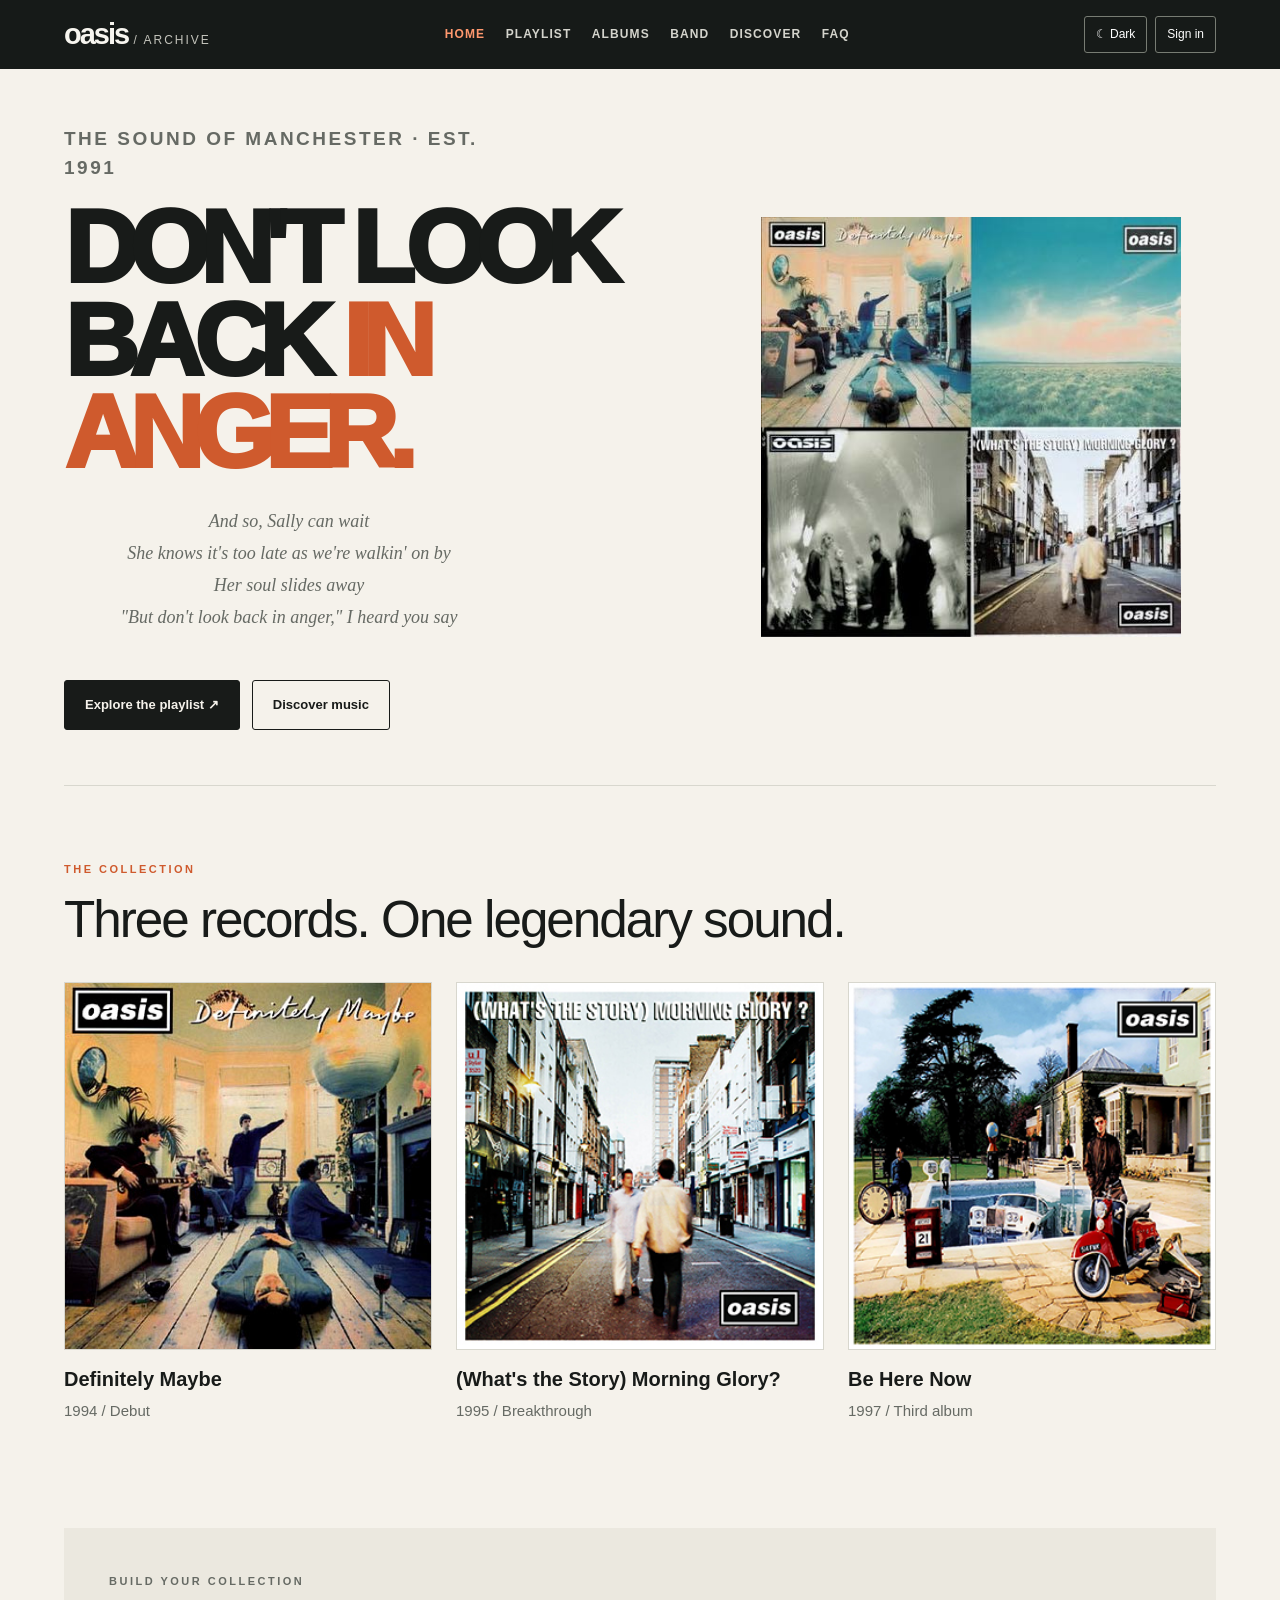
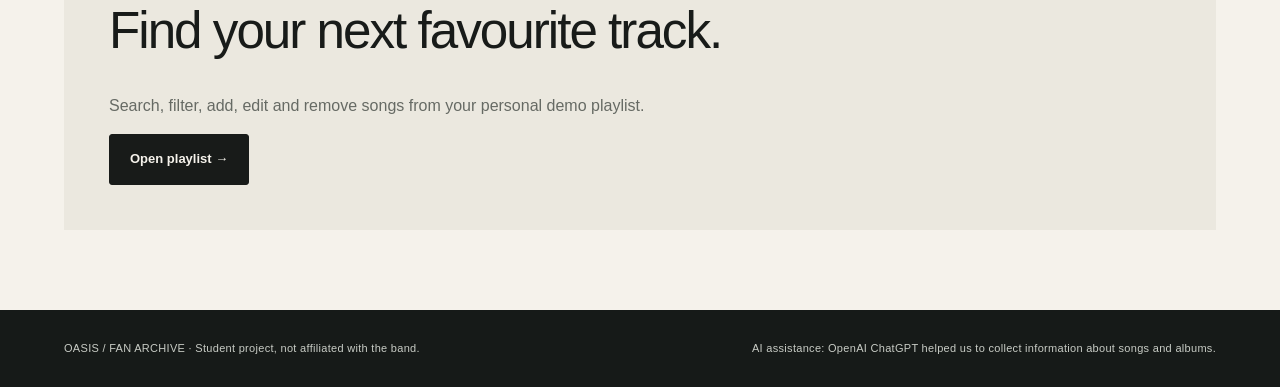
==== index.html @ 0cdd808b "Add files via upload uploading important files" ====
<!doctype html>
<html lang="en">
  <head>
    <meta charset="UTF-8">
    <meta name="viewport" content="width=device-width,initial-scale=1">
    <meta name="description" content="Oasis music fan archive and interactive playlist">
    <title>Home | Oasis Archive</title>
    <link rel="stylesheet" href="vendor/bootstrap-5.3.3.min.css">
    <link rel="stylesheet" href="style.css">
  </head>
  <body data-page="index">
    <header class="site-header">
      <a class="brand" href="index.html">oasis<p> / archive</p></a>
      <nav aria-label="Main navigation">
        <a href="index.html" class="nav-link">Home</a>
        <a href="songs.html" class="nav-link">Playlist</a>
        <a href="albums.html" class="nav-link">Albums</a>
        <a href="artists.html" class="nav-link">Band</a>
        <a href="discover.html" class="nav-link">Discover</a>
        <a href="faq.html" class="nav-link">FAQ</a>
      </nav>
      <div class="header-actions">
        <button type="button" class="utility" id="theme-toggle">☾ Theme</button>
        <button type="button" class="utility" id="auth-toggle">Sign in</button>
      </div>
    </header>
    <main class="site-main">
      <section class="home-hero">
        <div class="hero-copy">
          <p class="eyebrow">THE SOUND OF MANCHESTER · EST. 1991</p>
          <h1>DON'T LOOK BACK <em>IN ANGER.</em></h1>
          <div class="hero-lyrics">
            <p>And so, Sally can wait</p>
            <p>She knows it's too late as we're walkin' on by</p>
            <p>Her soul slides away</p>
            <p>"But don't look back in anger," I heard you say</p>
          </div>
          <div class="hero-buttons">
            <a class="primary-button" href="songs.html">Explore the playlist ↗</a>
            <a class="outline-button" href="discover.html">Discover music</a>
          </div>
        </div>
        <img src="images/allAlbums.jpg" alt="Oasis album artwork collage">
      </section>
      <section class="intro-section">
        <p class="eyebrow">THE COLLECTION</p>
        <h2>Three records. One legendary sound.</h2>
        <div class="album-grid">
          <a class="album-card" href="albums.html">
            <img src="images/definitely-maybe.jpg" alt="Definitely Maybe">
            <strong>Definitely Maybe</strong>
            <p>1994 / Debut</p>
          </a>
          <a class="album-card" href="albums.html">
            <img src="images/morning-glory.jpg" alt="Morning Glory">
            <strong>(What's the Story) Morning Glory?</strong>
            <p>1995 / Breakthrough</p>
          </a>
          <a class="album-card" href="albums.html">
            <img src="images/be-here-now.jpg" alt="Be Here Now">
            <strong>Be Here Now</strong>
            <p>1997 / Third album</p>
          </a>
        </div>
      </section>
      <section class="feature-banner">
        <p class="eyebrow">BUILD YOUR COLLECTION</p>
        <h2>Find your next favourite track.</h2>
        <p>Search, filter, add, edit and remove songs from your personal demo playlist.</p>
        <a class="primary-button" href="songs.html">Open playlist →</a>
      </section>
    </main>
    <footer class="site-footer">
      <p>OASIS / FAN ARCHIVE · Student project, not affiliated with the band.</p>
      <p>AI assistance: OpenAI ChatGPT helped us to collect information about songs and albums.</p>
    </footer>
    <dialog id="auth-dialog" class="auth-dialog">
      <form id="auth-form" novalidate>
        <button type="button" class="close-dialog" id="auth-close" aria-label="Close">×</button>
        <h2>Fan sign in</h2>
        <p>Local demo sign-in. No password is collected or sent to a server.</p>
        <label for="auth-name">Your name</label>
        <input id="auth-name" type="text" minlength="2" maxlength="40" required placeholder="Your name">
        <label for="auth-email">Email</label>
        <input id="auth-email" type="email" required placeholder="you@example.com">
        <p id="auth-error" role="alert"></p>
        <button class="primary-button" type="submit">Sign in</button>
      </form>
    </dialog>
    <script src="vendor/jquery-3.7.1.min.js"></script>
    <script src="js/shared.js"></script>
  </body>
</html>
---- style.css ----
* {
  margin:0;
  padding:0;
  box-sizing:border-box
}
body {
  font-family:Arial,sans-serif;
  background:#f2f2f2;
  color:#222;
  line-height:1.6
}
.header {
  background:#2f2f2f;
  color:white;
  padding:20px;
  text-align:center
}
.header h1 {
  margin-bottom:10px
}
nav {
  display:flex;
  justify-content:center;
  gap:15px;
  flex-wrap:wrap
}
nav a {
  color:white;
  text-decoration:none
}
.main {
  width:90%;
  margin:20px auto
}
.hero {
  display:flex;
  justify-content:space-between;
  align-items:center;
  background:#ffffff;
  border:1px solid #ccc;
  padding:20px;
  margin-bottom:20px
}
.hero-text,.hero-box {
  width:48%
}
.small {
  color:#cc6600;
  font-weight:bold
}
.hero h2 {
  font-size:36px;
  margin:10px 0
}
.hero-box {
  background:#f0f0f0;
  border:1px solid #ccc;
  padding:20px
}
.section {
  background:white;
  border:1px solid #ccc;
  padding:20px;
  margin-bottom:20px
}
.section h3 {
  margin-bottom:15px
}
table {
  width:100%;
  border-collapse:collapse
}
th,td {
  border:1px solid #ccc;
  padding:10px;
  text-align:left
}
.albums,.artists {
  display:flex;
  gap:15px;
  flex-wrap:wrap
}
.album-box,.artist-box {
  flex:1;
  min-width:180px;
  background:#fafafa;
  border:1px solid #ccc;
  padding:10px
}
.footer {
  background:#2f2f2f;
  color:white;
  text-align:center;
  padding:15px
}
@media (max-width:768px) {
  .hero {
    flex-direction:column
  }
  .hero-text,.hero-box {
    width:100%
  }
}
@media (max-width:480px) {
  nav {
    flex-direction:column
  }
  .header h1 {
    font-size:28px
  }
  .hero h2 {
    font-size:28px
  }
  .main {
    width:95%
  }
}
.btn-oasis {
  background:#a64f00;
  color:white;
  border-color:#a64f00
}
.btn-oasis:hover,.btn-oasis:focus {
  background:#803d00;
  color:white
}
.small-note {
  color:#555;
  font-size:0.9rem
}
.artist-box {
  overflow-wrap:anywhere
}
.table th,.table td {
  min-width:65px
}
.song-actions {
  display:flex;
  flex-wrap:wrap;
  gap:6px
}
.gallery-item {
  display:block;
  width:100%;
  padding:0;
  border:0;
  background:transparent;
  margin-bottom:12px
}
.gallery-item img {
  width:100%;
  aspect-ratio:1;
  object-fit:contain;
  background:#eee
}
.strength-indicator {
  padding:6px 10px;
  background:#eee;
  border-left:5px solid #777;
  font-size:0.9rem
}
.strength-weak {
  background:#f8d7da;
  border-color:#b02a37;
  color:#842029
}
.strength-medium {
  background:#fff3cd;
  border-color:#997404;
  color:#664d03
}
.strength-strong {
  background:#d1e7dd;
  border-color:#146c43;
  color:#0f5132
}
#lightbox {
  display:none;
  position:fixed;
  inset:0;
  z-index:1050;
  background:rgba(0,0,0,0.85);
  padding:20px;
  overflow-y:auto
}
.lightbox-panel {
  width:min(100%,800px);
  margin:0 auto;
  text-align:center;
  color:white
}
#lightbox-close {
  display:block;
  margin:0 0 12px auto
}
#lightbox-image {
  display:block;
  max-width:100%;
  max-height:65vh;
  object-fit:contain;
  margin:0 auto 12px
}
body.gallery-open {
  overflow:hidden
}
#delete-dialog {
  margin:auto;
  width:min(90%,440px);
  padding:24px;
  border:1px solid #ccc
}
#delete-dialog::backdrop {
  background:rgba(0,0,0,0.6)
}
:focus-visible {
  outline:3px solid #1d70b8;
  outline-offset:3px
}
@media (max-width:480px) {
  .section {
    padding:15px
  }
  .artist-box {
    min-width:0;
    flex-basis:100%
  }
  #lightbox {
    padding:12px
  }
}
:root {
  --bg:#f5f2eb;
  --surface:#fffdf7;
  --ink:#181b19;
  --muted:#666a64;
  --line:#d8d7ce;
  --accent:#cf5a2d;
  --nav:#161a18;
  --panel:#ebe8df;
  color-scheme:light
}
html[data-theme="dark"] {
  --bg:#131615;
  --surface:#1e2320;
  --ink:#f2f0e9;
  --muted:#b6b7af;
  --line:#3b433c;
  --accent:#ff8856;
  --nav:#0d100e;
  --panel:#252b27;
  color-scheme:dark
}
* {
  box-sizing:border-box
}
html {
  scroll-behavior:smooth
}
body {
  margin:0;
  background:var(--bg);
  color:var(--ink);
  font-family:Arial,Helvetica,sans-serif;
  line-height:1.55
}
a {
  color:inherit
}
button,input,select {
  font:inherit
}
button {
  cursor:pointer
}
.site-header {
  position:sticky;
  top:0;
  z-index:30;
  display:flex;
  align-items:center;
  justify-content:space-between;
  gap:16px;
  padding:16px clamp(20px,5vw,90px);
  background:var(--nav);
  color:#f7f5ef;
  flex-wrap:wrap
}
.brand {
  text-decoration:none;
  font-weight:900;
  font-size:29px;
  letter-spacing:-2px;
  line-height:1
}
.brand p,.brand span {
  display:inline;
  margin:0;
  font-weight:400;
  font-size:12px;
  letter-spacing:2px;
  text-transform:uppercase;
  color:#c4c4bc
}
.site-header nav {
  display:flex;
  gap:clamp(8px,1.6vw,24px);
  flex-wrap:wrap
}
.site-header nav a {
  font-size:12px;
  font-weight:800;
  text-transform:uppercase;
  letter-spacing:1.1px;
  text-decoration:none;
  color:#d4d4cc
}
.site-header nav a:hover,.site-header nav a.active {
  color:#ff986e
}
.header-actions {
  display:flex;
  gap:8px
}
.utility {
  border:1px solid #777c73;
  background:transparent;
  color:#fff;
  border-radius:3px;
  padding:8px 11px;
  font-size:12px
}
.utility:hover {
  background:#383e39
}
.site-main {
  max-width:1400px;
  margin:auto;
  min-height:75vh;
  padding:0 clamp(20px,5vw,80px) 80px
}
.home-hero {
  display:grid;
  grid-template-columns:1.15fr .85fr;
  min-height:530px;
  align-items:stretch;
  border-bottom:1px solid var(--line)
}
.hero-copy {
  display:flex;
  flex-direction:column;
  justify-content:center;
  padding:55px 5vw 55px 0
}
.eyebrow {
  margin:0;
  font-size:11px;
  letter-spacing:2.5px;
  font-weight:900;
  color:var(--accent);
  text-transform:uppercase
}
.home-hero h1,.page-heading h1 {
  font-size:clamp(56px,9vw,130px);
  letter-spacing:-.09em;
  line-height:.9;
  margin:20px 0 25px;
  font-weight:950
}
.home-hero h1 {
  font-size:clamp(48px,8vw,110px)
}
.home-hero h1 em {
  font-style:normal;
  color:var(--accent)
}
.home-hero p {
  max-width:450px;
  font-size:19px;
  color:var(--muted)
}
.hero-lyrics {
  display:grid;
  gap:6px;
  max-width:450px;
  margin:0 0 20px;
  padding:4px 0;
  color:var(--muted);
  font-family:Georgia,"Times New Roman",serif;
  font-size:clamp(15px,1.5vw,18px);
  font-style:italic;
  text-align:center;
  line-height:1.45
}
.home-hero .hero-lyrics p {
  max-width:none;
  margin:0;
  font-size:inherit;
  color:inherit
}
.home-hero img {
  width:100%;
  max-width:420px;
  height:auto;
  aspect-ratio:1;
  min-height:0;
  object-fit:contain;
  justify-self:center;
  align-self:center;
  filter:saturate(.85)
}
.hero-buttons {
  display:flex;
  flex-wrap:wrap;
  gap:12px;
  margin-top:26px
}
.primary-button,.outline-button {
  display:inline-block;
  border:1px solid var(--ink);
  border-radius:3px;
  text-decoration:none;
  font-weight:800;
  font-size:13px;
  padding:14px 20px;
  background:var(--ink);
  color:var(--bg)
}
.outline-button {
  background:transparent;
  color:var(--ink)
}
.primary-button:hover {
  background:var(--accent);
  border-color:var(--accent);
  color:white
}
.intro-section {
  padding:75px 0
}
.intro-section h2,.feature-banner h2 {
  font-size:clamp(30px,4vw,52px);
  letter-spacing:-2px;
  margin:10px 0 32px
}
.album-grid {
  display:grid;
  grid-template-columns:repeat(3,minmax(0,1fr));
  gap:24px
}
.album-card {
  display:flex;
  flex-direction:column;
  text-decoration:none;
  gap:8px;
  min-width:0
}
.album-card img {
  width:100%;
  aspect-ratio:1;
  object-fit:cover;
  border:1px solid var(--line);
  transition:transform .2s
}
.album-card:hover img {
  transform:translateY(-4px)
}
.album-card strong {
  font-size:20px;
  line-height:1.2;
  margin-top:9px
}
.album-card span,.album-card p {
  color:var(--muted);
  font-size:13px
}
.album-card p {
  font-size:15px
}
.feature-banner {
  background:var(--panel);
  padding:45px;
  margin-top:15px
}
.feature-banner p {
  color:var(--muted)
}
.page-heading {
  padding:75px 0 48px;
  border-bottom:1px solid var(--line);
  margin-bottom:32px
}
.page-heading h1 {
  margin:18px 0 20px
}
.page-heading p {
  font-size:18px;
  color:var(--muted)
}
.page-heading .eyebrow {
  font-size:11px;
  color:var(--accent)
}
.large {
  padding-top:15px
}
.album-open {
  padding:0;
  border:0;
  background:none
}
.album-dialog,.auth-dialog {
  border:1px solid var(--line);
  border-radius:8px;
  background:var(--surface);
  color:var(--ink);
  padding:25px;
  max-width:min(92vw,640px)
}
dialog::backdrop {
  background:rgba(0,0,0,.78)
}
.album-dialog img {
  max-height:70vh;
  max-width:100%;
  display:block
}
.close-dialog {
  float:right;
  border:0;
  background:transparent;
  color:var(--ink);
  font-size:28px
}
.people-grid {
  display:grid;
  grid-template-columns:repeat(2,1fr);
  gap:18px
}
.people-grid article {
  padding:38px;
  background:var(--surface);
  border:1px solid var(--line);
  min-height:230px
}
.people-grid h2 {
  font-size:clamp(26px,3vw,44px);
  letter-spacing:-1.5px;
  margin:12px 0
}
.people-grid p {
  max-width:440px;
  color:var(--muted)
}
.people-grid .person-number {
  margin:0;
  color:var(--accent)
}
.person-number {
  font-size:11px;
  font-weight:800;
  letter-spacing:2px;
  color:var(--accent)
}
.release-panel {
  background:var(--surface);
  border:1px solid var(--line);
  padding:28px
}
.release-search-form label {
  display:block;
  font-weight:800;
  margin-bottom:10px
}
.search-row {
  display:flex;
  gap:10px
}
.search-row input {
  flex:1;
  min-width:0;
  padding:13px;
  border:1px solid var(--line);
  background:var(--bg);
  color:var(--ink)
}
.note {
  color:var(--muted);
  font-size:13px;
  margin-top:16px
}
.result-grid {
  display:grid;
  grid-template-columns:repeat(3,1fr);
  gap:12px;
  margin-top:25px
}
.result-card {
  padding:20px;
  border:1px solid var(--line);
  background:var(--bg)
}
.result-card strong {
  display:block;
  margin-bottom:8px
}
.result-card small {
  color:var(--muted)
}
.faq-list {
  max-width:950px
}
.faq-item {
  border-bottom:1px solid var(--line)
}
.faq-question {
  display:flex;
  align-items:center;
  justify-content:space-between;
  gap:20px;
  padding:24px 0;
  width:100%;
  background:transparent;
  color:var(--ink);
  border:0;
  text-align:left;
  font-weight:800;
  font-size:19px
}
.faq-indicator {
  margin:0;
  font-size:25px;
  color:var(--accent)
}
.faq-answer {
  display:none;
  padding:0 35px 22px 0;
  color:var(--muted)
}
.auth-dialog {
  width:420px
}
.auth-dialog form {
  display:flex;
  flex-direction:column;
  gap:10px
}
.auth-dialog input {
  width:100%;
  padding:12px;
  border:1px solid var(--line);
  background:var(--bg);
  color:var(--ink)
}
#auth-error {
  color:#d53c38;
  font-size:13px
}
.site-footer {
  display:flex;
  justify-content:space-between;
  gap:25px;
  flex-wrap:wrap;
  background:var(--nav);
  color:#c8ccc5;
  padding:30px clamp(20px,5vw,90px);
  font-size:11px;
  letter-spacing:.3px
}
.site-footer p,.site-footer span {
  margin:0;
  max-width:550px
}
.legacy-section {
  background:var(--surface);
  color:var(--ink);
  border-color:var(--line);
  padding:28px
}
.legacy-section .table,.legacy-section .table td,.legacy-section .table th {
  color:var(--ink);
  background:var(--surface);
  border-color:var(--line)
}
.legacy-section .form-control,.legacy-section .form-select {
  background:var(--bg);
  color:var(--ink);
  border-color:var(--line)
}
.legacy-section .btn-oasis {
  background:var(--accent);
  border-color:var(--accent)
}
.legacy-section .small-note,.legacy-section .text-secondary {
  color:var(--muted)!important
}
#delete-dialog {
  background:var(--surface);
  color:var(--ink)
}
@media(max-width:900px) {
  .site-header {
    justify-content:center
  }
  .home-hero {
    grid-template-columns:1fr
  }
  .home-hero img {
    width:min(100%,340px);
    height:auto;
    min-height:0
  }
  .album-grid,.result-grid {
    grid-template-columns:repeat(2,1fr)
  }
}
@media(max-width:560px) {
  .site-header nav {
    justify-content:center
  }
  .site-header nav a {
    font-size:10px
  }
  .home-hero h1,.page-heading h1 {
    font-size:56px
  }
  .home-hero h1 {
    font-size:48px
  }
  .hero-copy {
    padding:55px 0
  }
  .album-grid,.result-grid,.people-grid {
    grid-template-columns:1fr
  }
  .search-row {
    flex-direction:column
  }
  .feature-banner {
    padding:25px
  }
  .site-main {
    padding-bottom:45px
  }
}
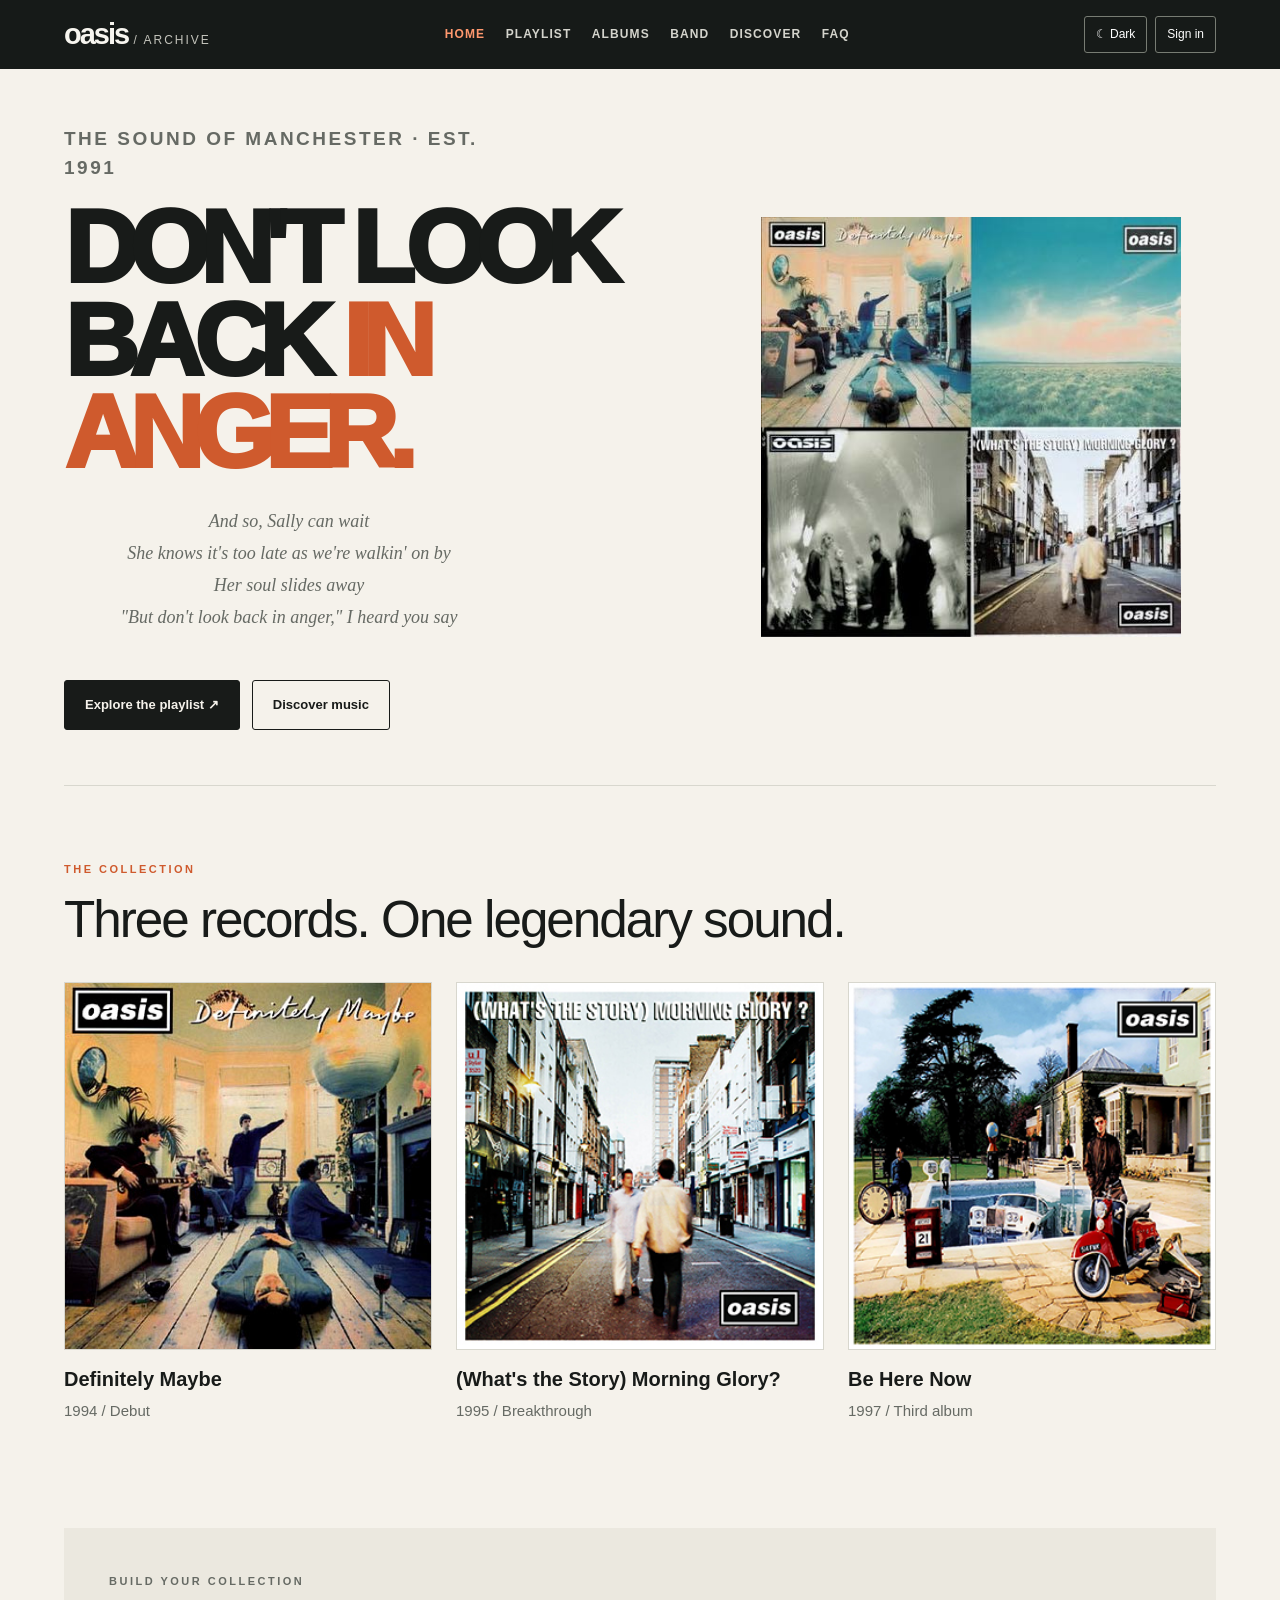
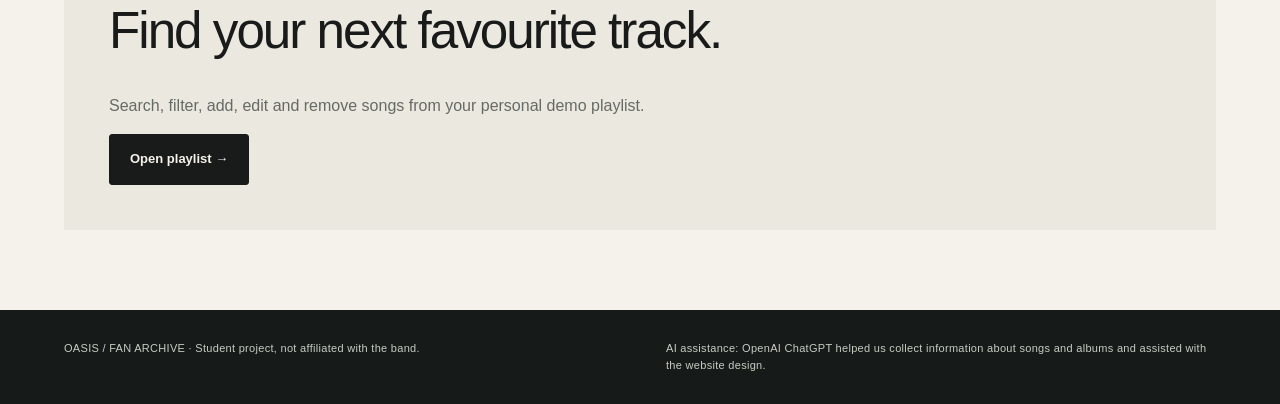
==== commit 23387f0c: "Add files via upload" ====
--- a/index.html
+++ b/index.html
@@ -72,7 +72,7 @@
     </main>
     <footer class="site-footer">
       <p>OASIS / FAN ARCHIVE · Student project, not affiliated with the band.</p>
-      <p>AI assistance: OpenAI ChatGPT helped us to collect information about songs and albums.</p>
+      <p>AI assistance: OpenAI ChatGPT helped us collect information about songs and albums and assisted with the website design.</p>
     </footer>
     <dialog id="auth-dialog" class="auth-dialog">
       <form id="auth-form" novalidate>
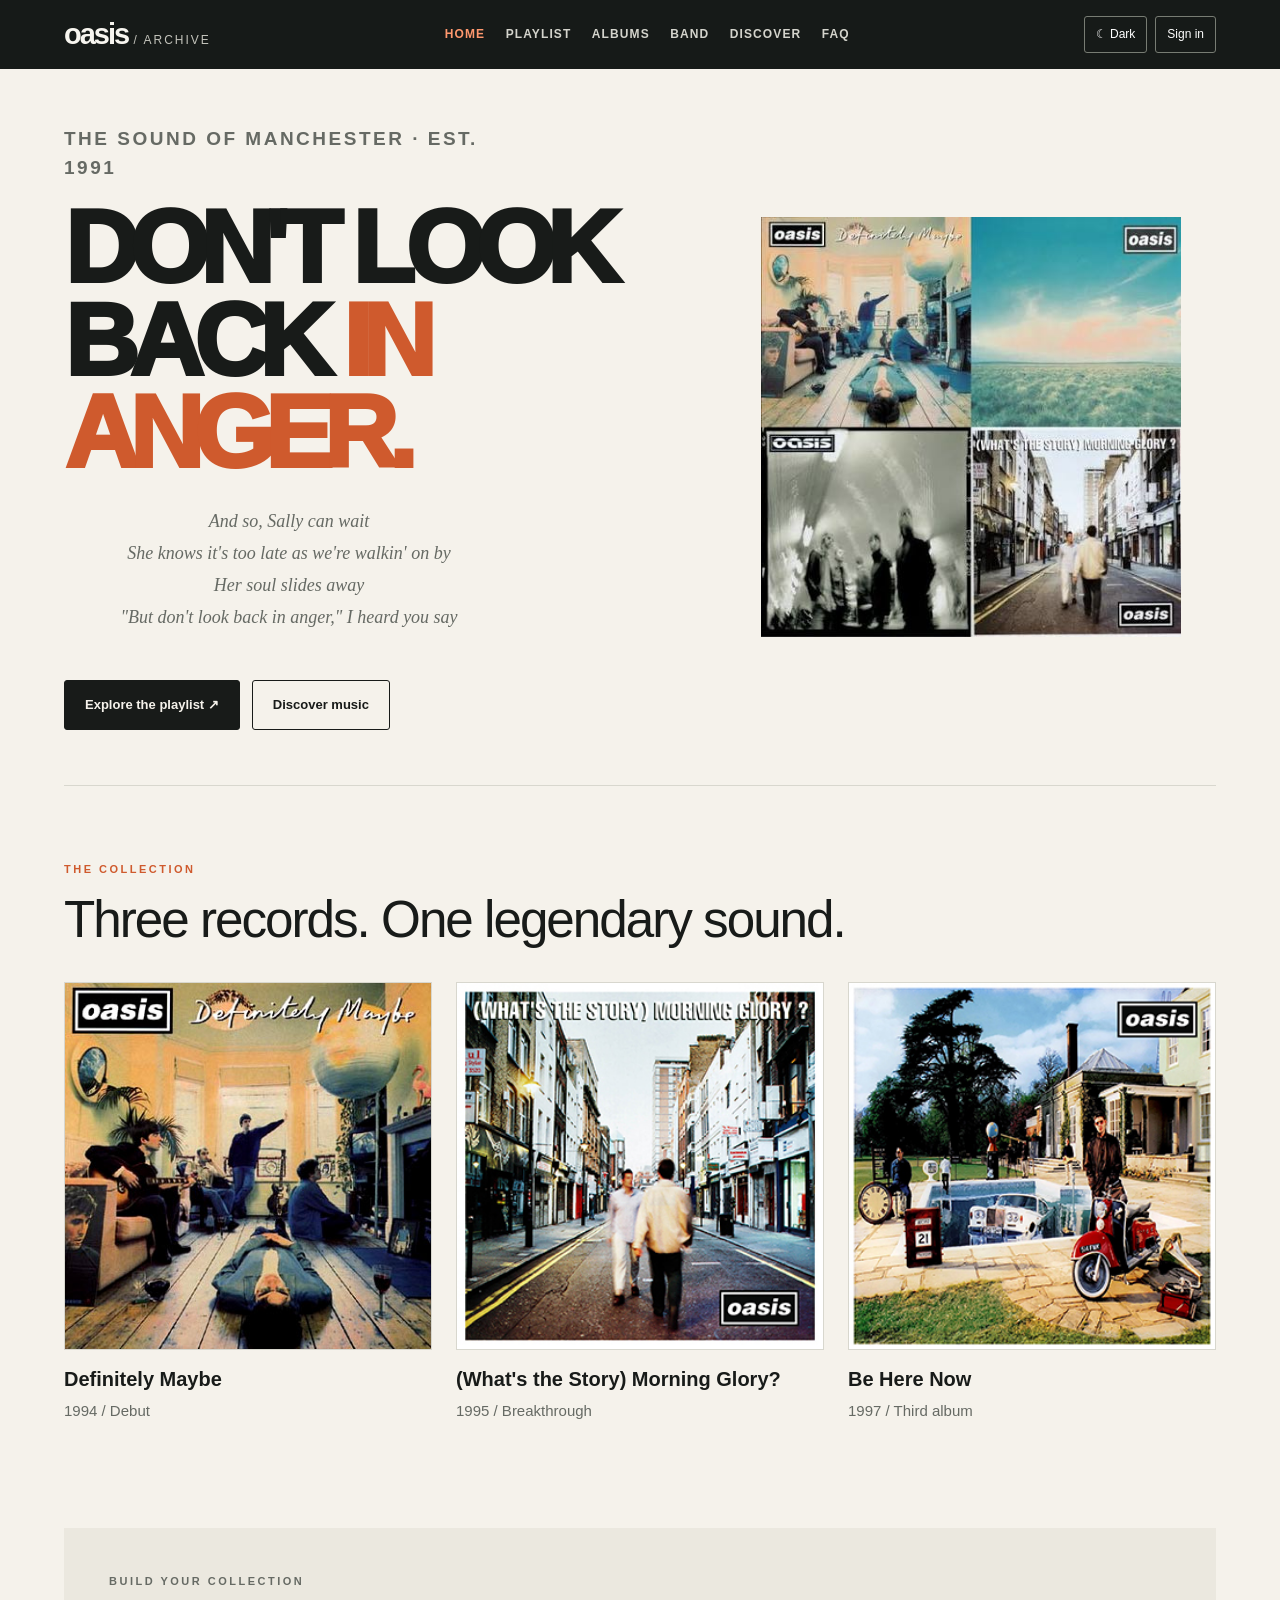
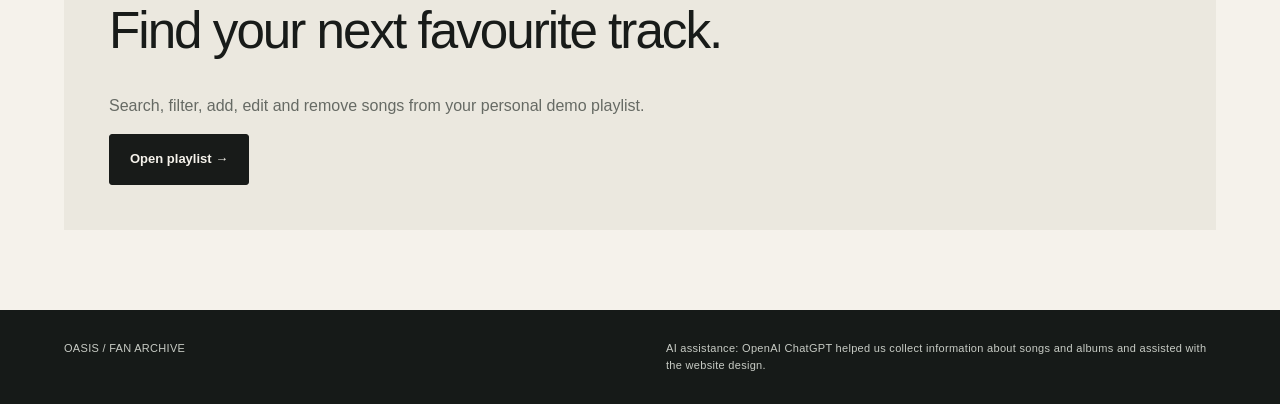
==== commit c99f7f88: "Add files via upload" ====
--- a/index.html
+++ b/index.html
@@ -71,7 +71,7 @@
       </section>
     </main>
     <footer class="site-footer">
-      <p>OASIS / FAN ARCHIVE · Student project, not affiliated with the band.</p>
+      <p>OASIS / FAN ARCHIVE</p>
       <p>AI assistance: OpenAI ChatGPT helped us collect information about songs and albums and assisted with the website design.</p>
     </footer>
     <dialog id="auth-dialog" class="auth-dialog">
